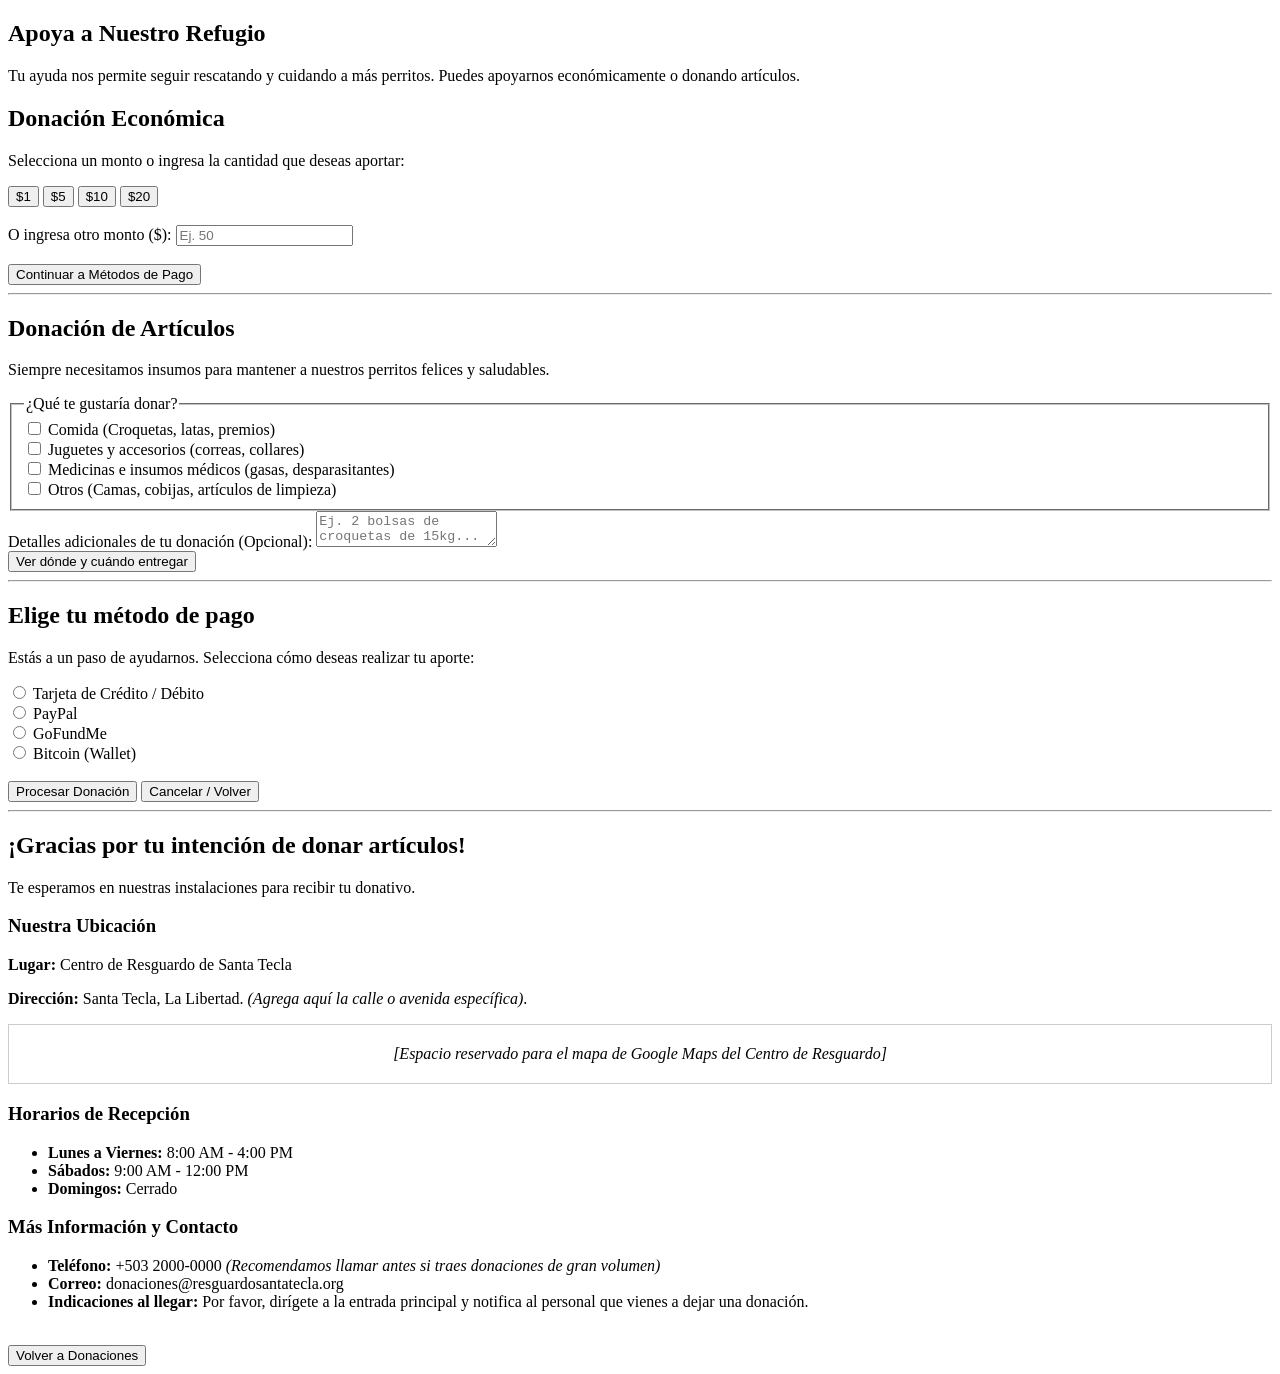
==== donaciones.html @ f4769d79 "Pagina donaciones y usuario uwu" ====
<!DOCTYPE html>
<html lang="es">
<head>
    <meta charset="UTF-8">
    <meta name="viewport" content="width=device-width, initial-scale=1.0">
    <title>Donaciones - Refugio de Perros</title>
</head>
<body>

    <!-- ==========================================
         VISTA 1: PÁGINA PRINCIPAL DE DONACIONES (Pública)
    =========================================== -->
    <section id="vista-donaciones">
        <h1>Apoya a Nuestro Refugio</h1>
        <p>Tu ayuda nos permite seguir rescatando y cuidando a más perritos. Puedes apoyarnos económicamente o donando artículos.</p>

        <!-- SECCIÓN DE DONACIONES MONETARIAS -->
        <article id="donacion-monetaria">
            <h2>Donación Económica</h2>
            <p>Selecciona un monto o ingresa la cantidad que deseas aportar:</p>
            
            <form id="form-donacion-dinero" action="#vista-metodos-pago">
                <div class="montos-predefinidos">
                    <button type="button" data-monto="1">$1</button>
                    <button type="button" data-monto="5">$5</button>
                    <button type="button" data-monto="10">$10</button>
                    <button type="button" data-monto="20">$20</button>
                </div>

                <br>

                <div>
                    <label for="monto-deseado">O ingresa otro monto ($):</label>
                    <input type="number" id="monto-deseado" name="monto-deseado" min="1" step="0.01" placeholder="Ej. 50">
                </div>
                
                <br>
                <button type="submit">Continuar a Métodos de Pago</button>
            </form>
        </article>

        <hr>

        <!-- SECCIÓN DE DONACIONES EN ESPECIE (ARTÍCULOS) -->
        <article id="donacion-articulos">
            <h2>Donación de Artículos</h2>
            <p>Siempre necesitamos insumos para mantener a nuestros perritos felices y saludables.</p>
            
            <form id="form-donacion-especie" action="#vista-ubicacion-entrega">
                <fieldset>
                    <legend>¿Qué te gustaría donar?</legend>
                    
                    <div>
                        <input type="checkbox" id="donar-comida" name="tipo-donacion" value="comida">
                        <label for="donar-comida">Comida (Croquetas, latas, premios)</label>
                    </div>
                    
                    <div>
                        <input type="checkbox" id="donar-juguetes" name="tipo-donacion" value="juguetes">
                        <label for="donar-juguetes">Juguetes y accesorios (correas, collares)</label>
                    </div>

                    <div>
                        <input type="checkbox" id="donar-medicina" name="tipo-donacion" value="medicina">
                        <label for="donar-medicina">Medicinas e insumos médicos (gasas, desparasitantes)</label>
                    </div>

                    <div>
                        <input type="checkbox" id="donar-otros" name="tipo-donacion" value="otros">
                        <label for="donar-otros">Otros (Camas, cobijas, artículos de limpieza)</label>
                    </div>
                </fieldset>

                <div>
                    <label for="desc-donacion">Detalles adicionales de tu donación (Opcional):</label>
                    <textarea id="desc-donacion" name="desc-donacion" rows="2" placeholder="Ej. 2 bolsas de croquetas de 15kg..."></textarea>
                </div>

                <button type="submit">Ver dónde y cuándo entregar</button>
            </form>
        </article>
    </section>

    <hr>

    <!-- ==========================================
         VISTA 2: MÉTODOS DE PAGO (Redirección dinero)
    =========================================== -->
    <section id="vista-metodos-pago">
        <h2>Elige tu método de pago</h2>
        <p>Estás a un paso de ayudarnos. Selecciona cómo deseas realizar tu aporte:</p>

        <form id="form-pago">
            <div>
                <input type="radio" id="pago-tarjeta" name="metodo-pago" value="tarjeta" required>
                <label for="pago-tarjeta">Tarjeta de Crédito / Débito</label>
            </div>
            
            <div>
                <input type="radio" id="pago-paypal" name="metodo-pago" value="paypal">
                <label for="pago-paypal">PayPal</label>
            </div>

            <div>
                <input type="radio" id="pago-gofundme" name="metodo-pago" value="gofundme">
                <label for="pago-gofundme">GoFundMe</label>
            </div>

            <div>
                <input type="radio" id="pago-bitcoin" name="metodo-pago" value="bitcoin">
                <label for="pago-bitcoin">Bitcoin (Wallet)</label>
            </div>

            <br>
            <button type="submit">Procesar Donación</button>
            <a href="#vista-donaciones"><button type="button">Cancelar / Volver</button></a>
        </form>
    </section>

    <hr>

    <!-- ==========================================
         VISTA 3: UBICACIÓN Y HORARIOS (Redirección artículos)
    =========================================== -->
    <section id="vista-ubicacion-entrega">
        <h2>¡Gracias por tu intención de donar artículos!</h2>
        <p>Te esperamos en nuestras instalaciones para recibir tu donativo.</p>

        <article id="info-refugio">
            <h3>Nuestra Ubicación</h3>
            <p><strong>Lugar:</strong> Centro de Resguardo de Santa Tecla</p>
            <p><strong>Dirección:</strong> Santa Tecla, La Libertad. <em>(Agrega aquí la calle o avenida específica)</em>.</p>
            
            <!-- Aquí iría un iframe de Google Maps -->
            <div id="mapa-placeholder" style="border: 1px solid #ccc; padding: 20px; text-align: center; margin: 15px 0;">
                <em>[Espacio reservado para el mapa de Google Maps del Centro de Resguardo]</em>
            </div>

            <h3>Horarios de Recepción</h3>
            <ul>
                <li><strong>Lunes a Viernes:</strong> 8:00 AM - 4:00 PM</li>
                <li><strong>Sábados:</strong> 9:00 AM - 12:00 PM</li>
                <li><strong>Domingos:</strong> Cerrado</li>
            </ul>

            <h3>Más Información y Contacto</h3>
            <ul>
                <li><strong>Teléfono:</strong> +503 2000-0000 <em>(Recomendamos llamar antes si traes donaciones de gran volumen)</em></li>
                <li><strong>Correo:</strong> donaciones@resguardosantatecla.org</li>
                <li><strong>Indicaciones al llegar:</strong> Por favor, dirígete a la entrada principal y notifica al personal que vienes a dejar una donación.</li>
            </ul>
        </article>

        <br>
        <a href="#vista-donaciones"><button type="button">Volver a Donaciones</button></a>
    </section>

</body>
</html>
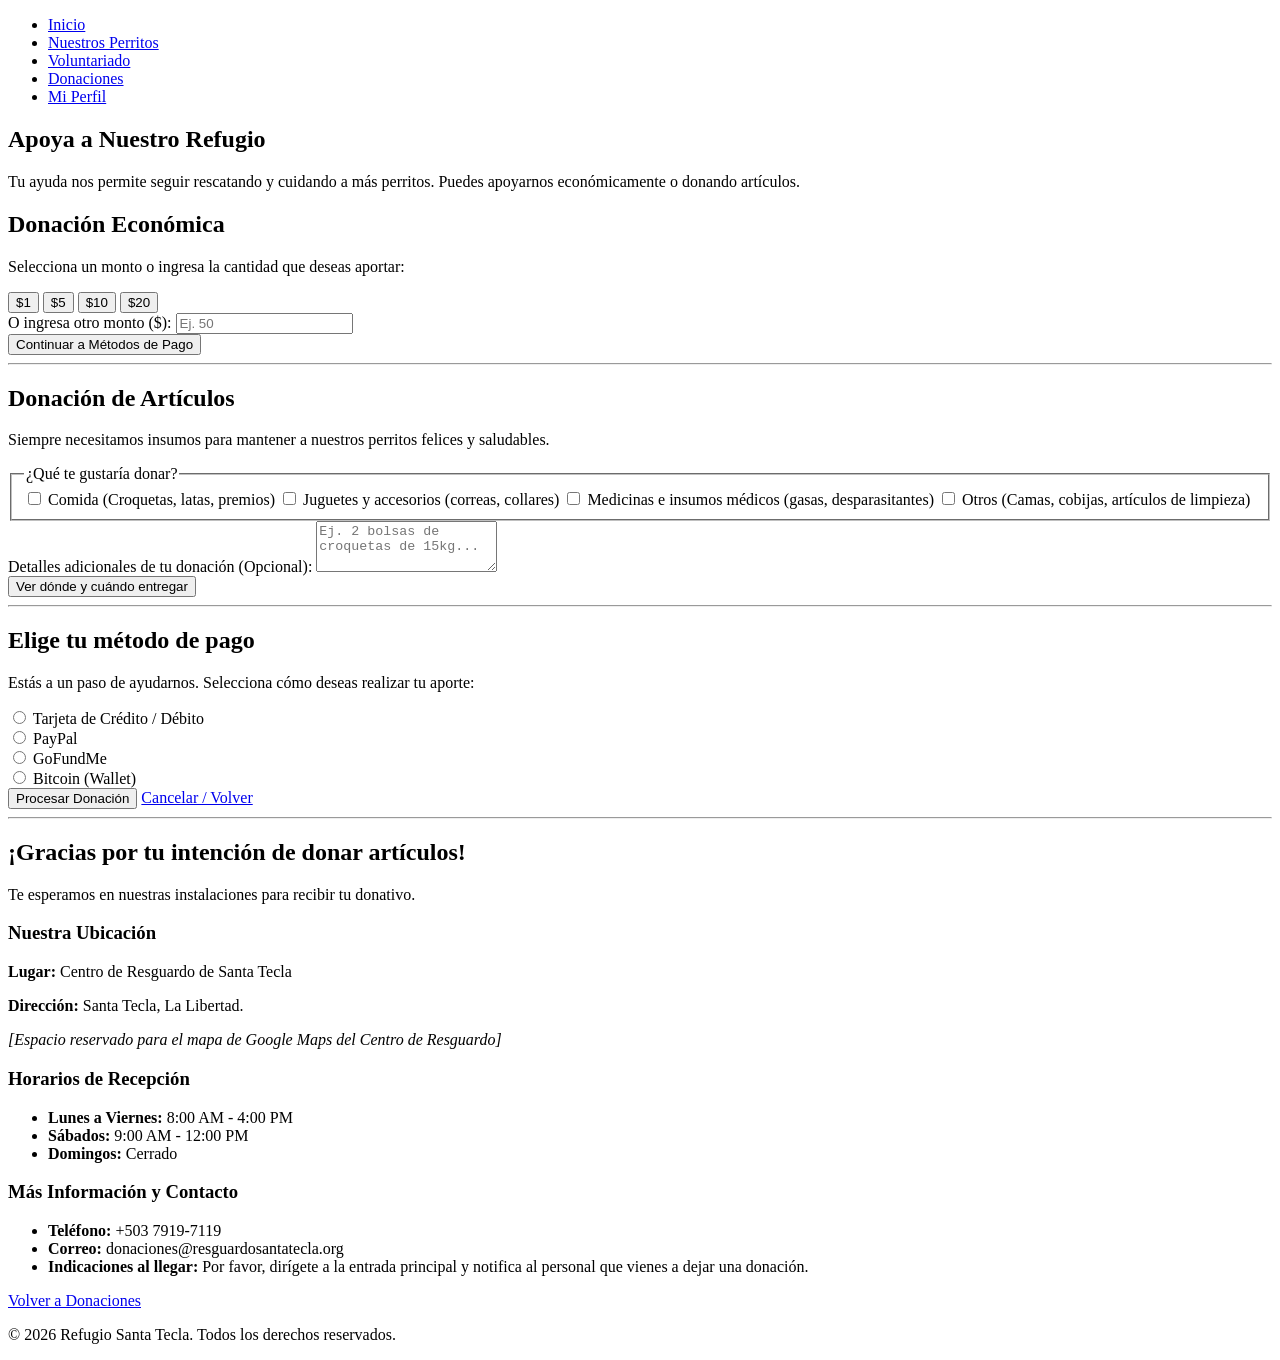
==== commit 72c604f7: "Actualizar proyecto" ====
--- a/donaciones.html
+++ b/donaciones.html
@@ -1,159 +1,173 @@
 <!DOCTYPE html>
 <html lang="es">
 <head>
-    <meta charset="UTF-8">
-    <meta name="viewport" content="width=device-width, initial-scale=1.0">
-    <title>Donaciones - Refugio de Perros</title>
+  <meta charset="UTF-8">
+  <meta name="viewport" content="width=device-width, initial-scale=1.0">
+  <title>Donaciones - Centro de Resguardo</title>
+
+  <!-- Tipografías de Google Fonts -->
+  <link rel="preconnect" href="https://fonts.googleapis.com">
+  <link rel="preconnect" href="https://fonts.gstatic.com" crossorigin>
+  <link href="https://fonts.googleapis.com/css2?family=Archivo+Black&family=Poppins:wght@400;500;600;700;800&display=swap" rel="stylesheet">
+
+  <!-- Hoja de estilos -->
+  <link rel="stylesheet" href="css/donaciones.css">
 </head>
 <body>
 
-    <!-- ==========================================
-         VISTA 1: PÁGINA PRINCIPAL DE DONACIONES (Pública)
-    =========================================== -->
-    <section id="vista-donaciones">
-        <h1>Apoya a Nuestro Refugio</h1>
-        <p>Tu ayuda nos permite seguir rescatando y cuidando a más perritos. Puedes apoyarnos económicamente o donando artículos.</p>
+  <!-- Barra de navegación estandarizada -->
+  <header class="site-header">
+    <nav class="barra-navegacion" aria-label="Navegación principal">
+      <ul class="menu-navegacion">
+        <li><a href="index.html">Inicio</a></li>
+        <li><a href="perritos.html">Nuestros Perritos</a></li>
+        <li><a href="voluntariado.html">Voluntariado</a></li>
+        <li><a href="donaciones.html">Donaciones</a></li>
+        <li><a href="usuario.html">Mi Perfil</a></li>
+      </ul>
+    </nav>
+  </header>
 
-        <!-- SECCIÓN DE DONACIONES MONETARIAS -->
-        <article id="donacion-monetaria">
-            <h2>Donación Económica</h2>
-            <p>Selecciona un monto o ingresa la cantidad que deseas aportar:</p>
+  <main class="contenedor-donaciones">
+    <section id="vista-donaciones" class="seccion-donaciones">
+      <h1 class="titulo-pagina">Apoya a Nuestro Refugio</h1>
+      <p class="subtitulo-pagina">Tu ayuda nos permite seguir rescatando y cuidando a más perritos. Puedes apoyarnos económicamente o donando artículos.</p>
+
+      <article id="donacion-monetaria" class="tarjeta-formulario">
+        <h2>Donación Económica</h2>
+        <p>Selecciona un monto o ingresa la cantidad que deseas aportar:</p>
+        
+        <form id="form-donacion-dinero" action="#vista-metodos-pago">
+          <div class="montos-predefinidos">
+            <button type="button" class="btn-monto" data-monto="1">$1</button>
+            <button type="button" class="btn-monto" data-monto="5">$5</button>
+            <button type="button" class="btn-monto" data-monto="10">$10</button>
+            <button type="button" class="btn-monto" data-monto="20">$20</button>
+          </div>
+
+          <div class="campo-grupo">
+            <label for="monto-deseado">O ingresa otro monto ($):</label>
+            <input type="number" id="monto-deseado" name="monto-deseado" min="1" step="0.01" placeholder="Ej. 50">
+          </div>
+          
+          <button type="submit" class="btn-accion">Continuar a Métodos de Pago</button>
+        </form>
+      </article>
+
+      <hr class="separador">
+
+      <article id="donacion-articulos" class="tarjeta-formulario">
+        <h2>Donación de Artículos</h2>
+        <p>Siempre necesitamos insumos para mantener a nuestros perritos felices y saludables.</p>
+        
+        <form id="form-donacion-especie" action="#vista-ubicacion-entrega">
+          <fieldset class="grupo-opciones">
+            <legend>¿Qué te gustaría donar?</legend>
             
-            <form id="form-donacion-dinero" action="#vista-metodos-pago">
-                <div class="montos-predefinidos">
-                    <button type="button" data-monto="1">$1</button>
-                    <button type="button" data-monto="5">$5</button>
-                    <button type="button" data-monto="10">$10</button>
-                    <button type="button" data-monto="20">$20</button>
-                </div>
+            <label class="opcion-check">
+              <input type="checkbox" id="donar-comida" name="tipo-donacion" value="comida">
+              <span>Comida (Croquetas, latas, premios)</span>
+            </label>
+            
+            <label class="opcion-check">
+              <input type="checkbox" id="donar-juguetes" name="tipo-donacion" value="juguetes">
+              <span>Juguetes y accesorios (correas, collares)</span>
+            </label>
 
-                <br>
+            <label class="opcion-check">
+              <input type="checkbox" id="donar-medicina" name="tipo-donacion" value="medicina">
+              <span>Medicinas e insumos médicos (gasas, desparasitantes)</span>
+            </label>
 
-                <div>
-                    <label for="monto-deseado">O ingresa otro monto ($):</label>
-                    <input type="number" id="monto-deseado" name="monto-deseado" min="1" step="0.01" placeholder="Ej. 50">
-                </div>
-                
-                <br>
-                <button type="submit">Continuar a Métodos de Pago</button>
-            </form>
-        </article>
+            <label class="opcion-check">
+              <input type="checkbox" id="donar-otros" name="tipo-donacion" value="otros">
+              <span>Otros (Camas, cobijas, artículos de limpieza)</span>
+            </label>
+          </fieldset>
 
-        <hr>
+          <div class="campo-grupo">
+            <label for="desc-donacion">Detalles adicionales de tu donación (Opcional):</label>
+            <textarea id="desc-donacion" name="desc-donacion" rows="3" placeholder="Ej. 2 bolsas de croquetas de 15kg..."></textarea>
+          </div>
 
-        <!-- SECCIÓN DE DONACIONES EN ESPECIE (ARTÍCULOS) -->
-        <article id="donacion-articulos">
-            <h2>Donación de Artículos</h2>
-            <p>Siempre necesitamos insumos para mantener a nuestros perritos felices y saludables.</p>
-            
-            <form id="form-donacion-especie" action="#vista-ubicacion-entrega">
-                <fieldset>
-                    <legend>¿Qué te gustaría donar?</legend>
-                    
-                    <div>
-                        <input type="checkbox" id="donar-comida" name="tipo-donacion" value="comida">
-                        <label for="donar-comida">Comida (Croquetas, latas, premios)</label>
-                    </div>
-                    
-                    <div>
-                        <input type="checkbox" id="donar-juguetes" name="tipo-donacion" value="juguetes">
-                        <label for="donar-juguetes">Juguetes y accesorios (correas, collares)</label>
-                    </div>
-
-                    <div>
-                        <input type="checkbox" id="donar-medicina" name="tipo-donacion" value="medicina">
-                        <label for="donar-medicina">Medicinas e insumos médicos (gasas, desparasitantes)</label>
-                    </div>
-
-                    <div>
-                        <input type="checkbox" id="donar-otros" name="tipo-donacion" value="otros">
-                        <label for="donar-otros">Otros (Camas, cobijas, artículos de limpieza)</label>
-                    </div>
-                </fieldset>
-
-                <div>
-                    <label for="desc-donacion">Detalles adicionales de tu donación (Opcional):</label>
-                    <textarea id="desc-donacion" name="desc-donacion" rows="2" placeholder="Ej. 2 bolsas de croquetas de 15kg..."></textarea>
-                </div>
-
-                <button type="submit">Ver dónde y cuándo entregar</button>
-            </form>
-        </article>
+          <button type="submit" class="btn-accion">Ver dónde y cuándo entregar</button>
+        </form>
+      </article>
     </section>
 
-    <hr>
+    <hr class="separador">
 
-    <!-- ==========================================
-         VISTA 2: MÉTODOS DE PAGO (Redirección dinero)
-    =========================================== -->
-    <section id="vista-metodos-pago">
-        <h2>Elige tu método de pago</h2>
-        <p>Estás a un paso de ayudarnos. Selecciona cómo deseas realizar tu aporte:</p>
+    <section id="vista-metodos-pago" class="seccion-donaciones">
+      <h2>Elige tu método de pago</h2>
+      <p>Estás a un paso de ayudarnos. Selecciona cómo deseas realizar tu aporte:</p>
 
-        <form id="form-pago">
-            <div>
-                <input type="radio" id="pago-tarjeta" name="metodo-pago" value="tarjeta" required>
-                <label for="pago-tarjeta">Tarjeta de Crédito / Débito</label>
-            </div>
-            
-            <div>
-                <input type="radio" id="pago-paypal" name="metodo-pago" value="paypal">
-                <label for="pago-paypal">PayPal</label>
-            </div>
+      <form id="form-pago" class="tarjeta-formulario">
+        <div class="opcion-radio">
+          <input type="radio" id="pago-tarjeta" name="metodo-pago" value="tarjeta" required>
+          <label for="pago-tarjeta">Tarjeta de Crédito / Débito</label>
+        </div>
+        
+        <div class="opcion-radio">
+          <input type="radio" id="pago-paypal" name="metodo-pago" value="paypal">
+          <label for="pago-paypal">PayPal</label>
+        </div>
 
-            <div>
-                <input type="radio" id="pago-gofundme" name="metodo-pago" value="gofundme">
-                <label for="pago-gofundme">GoFundMe</label>
-            </div>
+        <div class="opcion-radio">
+          <input type="radio" id="pago-gofundme" name="metodo-pago" value="gofundme">
+          <label for="pago-gofundme">GoFundMe</label>
+        </div>
 
-            <div>
-                <input type="radio" id="pago-bitcoin" name="metodo-pago" value="bitcoin">
-                <label for="pago-bitcoin">Bitcoin (Wallet)</label>
-            </div>
+        <div class="opcion-radio">
+          <input type="radio" id="pago-bitcoin" name="metodo-pago" value="bitcoin">
+          <label for="pago-bitcoin">Bitcoin (Wallet)</label>
+        </div>
 
-            <br>
-            <button type="submit">Procesar Donación</button>
-            <a href="#vista-donaciones"><button type="button">Cancelar / Volver</button></a>
-        </form>
+        <div class="fila-botones">
+          <button type="submit" class="btn-accion">Procesar Donación</button>
+          <a href="#vista-donaciones" class="btn-secundario">Cancelar / Volver</a>
+        </div>
+      </form>
     </section>
 
-    <hr>
+    <hr class="separador">
 
-    <!-- ==========================================
-         VISTA 3: UBICACIÓN Y HORARIOS (Redirección artículos)
-    =========================================== -->
-    <section id="vista-ubicacion-entrega">
-        <h2>¡Gracias por tu intención de donar artículos!</h2>
-        <p>Te esperamos en nuestras instalaciones para recibir tu donativo.</p>
+    <section id="vista-ubicacion-entrega" class="seccion-donaciones">
+      <h2>¡Gracias por tu intención de donar artículos!</h2>
+      <p>Te esperamos en nuestras instalaciones para recibir tu donativo.</p>
 
-        <article id="info-refugio">
-            <h3>Nuestra Ubicación</h3>
-            <p><strong>Lugar:</strong> Centro de Resguardo de Santa Tecla</p>
-            <p><strong>Dirección:</strong> Santa Tecla, La Libertad. <em>(Agrega aquí la calle o avenida específica)</em>.</p>
-            
-            <!-- Aquí iría un iframe de Google Maps -->
-            <div id="mapa-placeholder" style="border: 1px solid #ccc; padding: 20px; text-align: center; margin: 15px 0;">
-                <em>[Espacio reservado para el mapa de Google Maps del Centro de Resguardo]</em>
-            </div>
+      <article id="info-refugio" class="tarjeta-formulario">
+        <h3>Nuestra Ubicación</h3>
+        <p><strong>Lugar:</strong> Centro de Resguardo de Santa Tecla</p>
+        <p><strong>Dirección:</strong> Santa Tecla, La Libertad.</p>
+        
+        <div id="mapa-placeholder" class="caja-mapa">
+          <em>[Espacio reservado para el mapa de Google Maps del Centro de Resguardo]</em>
+        </div>
 
-            <h3>Horarios de Recepción</h3>
-            <ul>
-                <li><strong>Lunes a Viernes:</strong> 8:00 AM - 4:00 PM</li>
-                <li><strong>Sábados:</strong> 9:00 AM - 12:00 PM</li>
-                <li><strong>Domingos:</strong> Cerrado</li>
-            </ul>
+        <h3>Horarios de Recepción</h3>
+        <ul>
+          <li><strong>Lunes a Viernes:</strong> 8:00 AM - 4:00 PM</li>
+          <li><strong>Sábados:</strong> 9:00 AM - 12:00 PM</li>
+          <li><strong>Domingos:</strong> Cerrado</li>
+        </ul>
 
-            <h3>Más Información y Contacto</h3>
-            <ul>
-                <li><strong>Teléfono:</strong> +503 2000-0000 <em>(Recomendamos llamar antes si traes donaciones de gran volumen)</em></li>
-                <li><strong>Correo:</strong> donaciones@resguardosantatecla.org</li>
-                <li><strong>Indicaciones al llegar:</strong> Por favor, dirígete a la entrada principal y notifica al personal que vienes a dejar una donación.</li>
-            </ul>
-        </article>
+        <h3>Más Información y Contacto</h3>
+        <ul>
+          <li><strong>Teléfono:</strong> +503 7919-7119</li>
+          <li><strong>Correo:</strong> donaciones@resguardosantatecla.org</li>
+          <li><strong>Indicaciones al llegar:</strong> Por favor, dirígete a la entrada principal y notifica al personal que vienes a dejar una donación.</li>
+        </ul>
+      </article>
 
-        <br>
-        <a href="#vista-donaciones"><button type="button">Volver a Donaciones</button></a>
+      <div class="fila-botones">
+        <a href="#vista-donaciones" class="btn-secundario">Volver a Donaciones</a>
+      </div>
     </section>
+  </main>
+
+  <footer class="pie-pagina">
+    <p>&copy; 2026 Refugio Santa Tecla. Todos los derechos reservados.</p>
+  </footer>
 
 </body>
 </html>
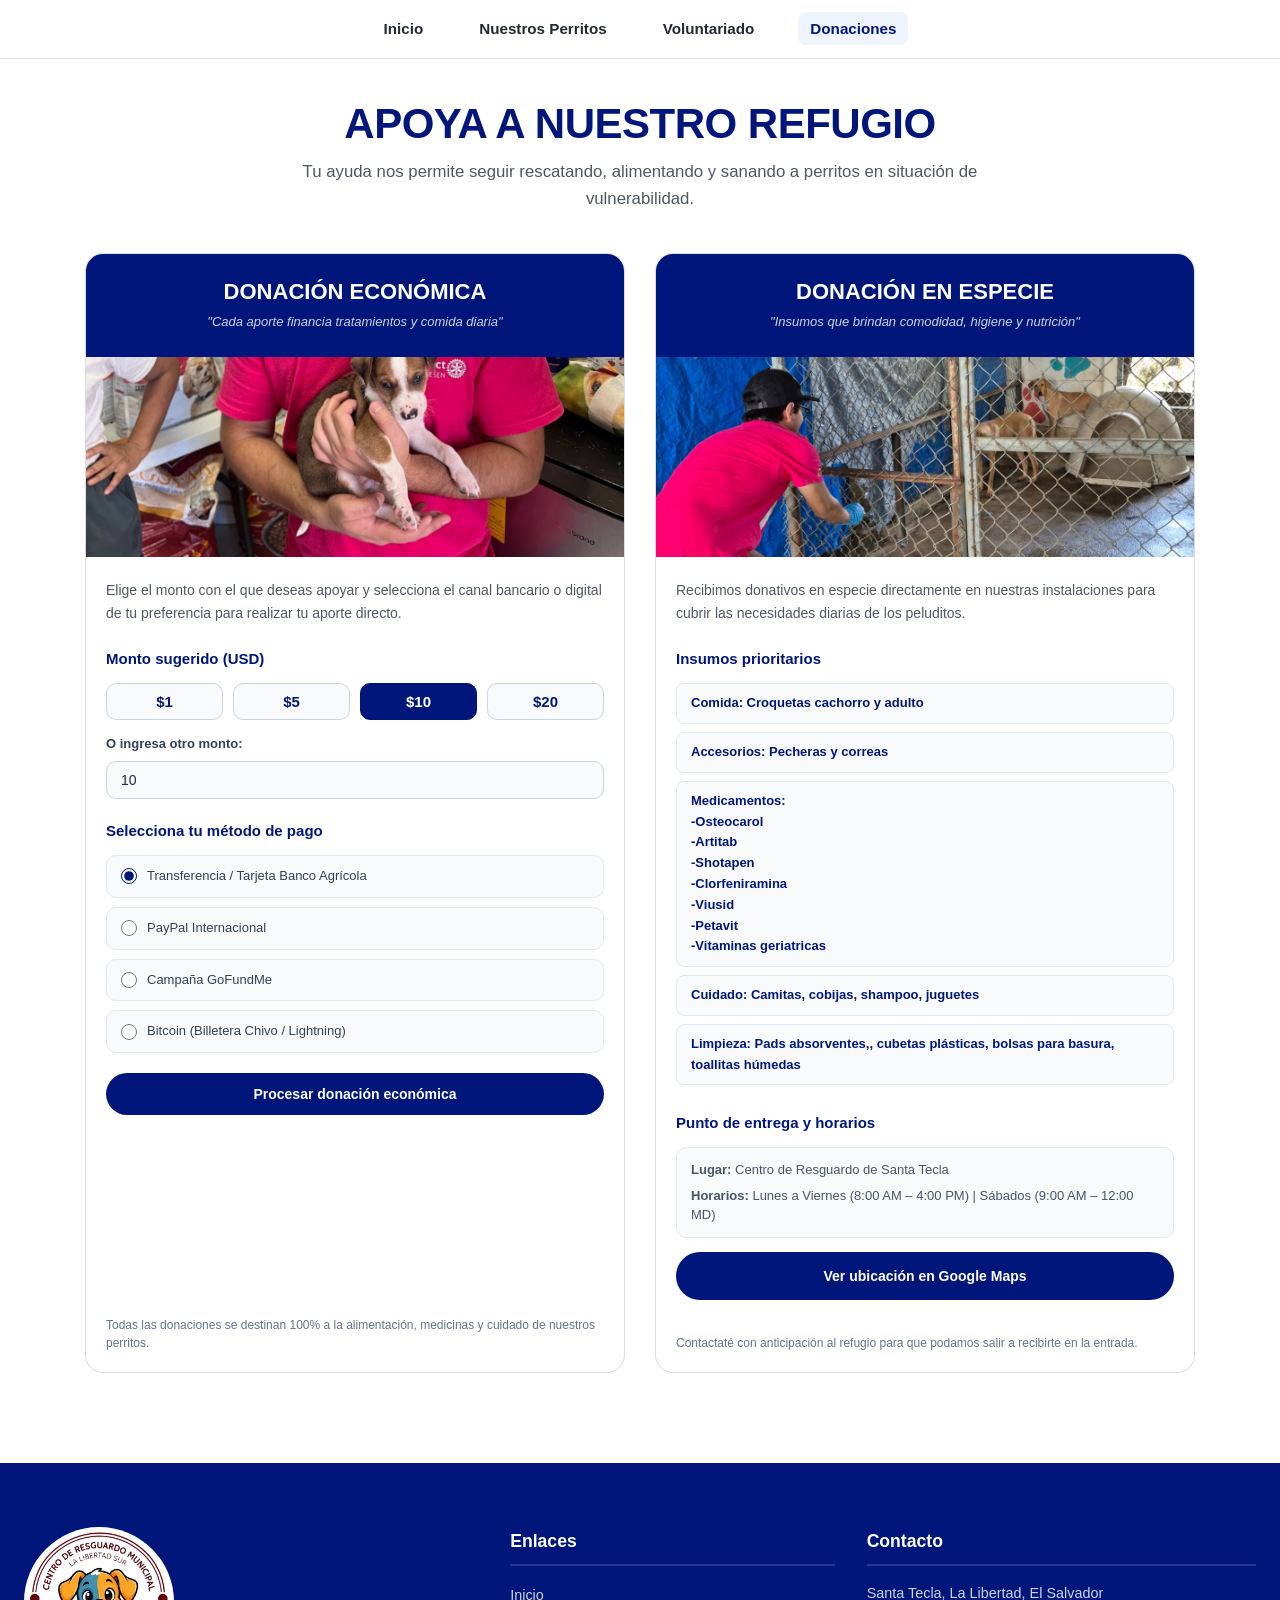
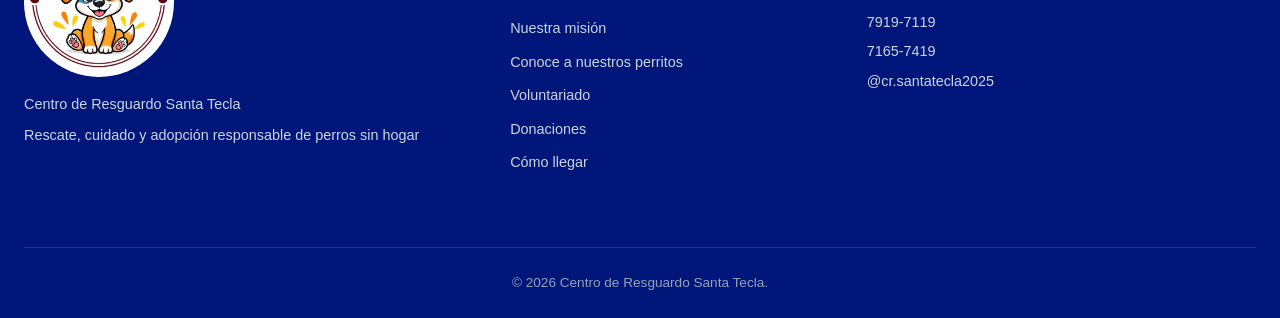
==== commit 1e22482c: "me deben toda su nota" ====
--- a/donaciones.html
+++ b/donaciones.html
@@ -3,15 +3,15 @@
 <head>
   <meta charset="UTF-8">
   <meta name="viewport" content="width=device-width, initial-scale=1.0">
-  <title>Donaciones - Centro de Resguardo</title>
+  <title>Donaciones - Refugio Santa Tecla</title>
 
   <!-- Tipografías de Google Fonts -->
   <link rel="preconnect" href="https://fonts.googleapis.com">
   <link rel="preconnect" href="https://fonts.gstatic.com" crossorigin>
   <link href="https://fonts.googleapis.com/css2?family=Archivo+Black&family=Poppins:wght@400;500;600;700;800&display=swap" rel="stylesheet">
 
-  <!-- Hoja de estilos -->
-  <link rel="stylesheet" href="css/donaciones.css">
+  <!-- Hoja de estilos externa e independiente -->
+  <link rel="stylesheet" href="style/styledonaciones.css">
 </head>
 <body>
 
@@ -22,152 +22,195 @@
         <li><a href="index.html">Inicio</a></li>
         <li><a href="perritos.html">Nuestros Perritos</a></li>
         <li><a href="voluntariado.html">Voluntariado</a></li>
-        <li><a href="donaciones.html">Donaciones</a></li>
-        <li><a href="usuario.html">Mi Perfil</a></li>
+        <li><a href="donaciones.html" class="activo">Donaciones</a></li>
       </ul>
     </nav>
   </header>
 
+  <!-- Encabezado con estética consistente -->
+  <section class="encabezado-perritos">
+    <h1>APOYA A NUESTRO REFUGIO</h1>
+    <p class="subtitulo-donaciones">Tu ayuda nos permite seguir rescatando, alimentando y sanando a perritos en situación de vulnerabilidad.</p>
+  </section>
+
   <main class="contenedor-donaciones">
-    <section id="vista-donaciones" class="seccion-donaciones">
-      <h1 class="titulo-pagina">Apoya a Nuestro Refugio</h1>
-      <p class="subtitulo-pagina">Tu ayuda nos permite seguir rescatando y cuidando a más perritos. Puedes apoyarnos económicamente o donando artículos.</p>
-
-      <article id="donacion-monetaria" class="tarjeta-formulario">
-        <h2>Donación Económica</h2>
-        <p>Selecciona un monto o ingresa la cantidad que deseas aportar:</p>
-        
-        <form id="form-donacion-dinero" action="#vista-metodos-pago">
-          <div class="montos-predefinidos">
-            <button type="button" class="btn-monto" data-monto="1">$1</button>
-            <button type="button" class="btn-monto" data-monto="5">$5</button>
-            <button type="button" class="btn-monto" data-monto="10">$10</button>
-            <button type="button" class="btn-monto" data-monto="20">$20</button>
+    <div class="cuadricula-donaciones">
+
+      <!-- Tarjeta 1: Donación Económica con Métodos de Pago Unificados -->
+      <article class="tarjeta-info">
+        <header class="tarjeta-info-header">
+          <h2>DONACIÓN ECONÓMICA</h2>
+          <p class="lema-actividad">"Cada aporte financia tratamientos y comida diaria"</p>
+        </header>
+
+        <div class="tarjeta-imagen-wrap">
+          <img src="img/donacion-dinero.png" alt="Apoyo a la atención veterinaria de perritos" class="tarjeta-donacion-img">
+        </div>
+
+        <div class="tarjeta-info-body">
+          <p class="texto-descripcion">
+            Elige el monto con el que deseas apoyar y selecciona el canal bancario o digital de tu preferencia para realizar tu aporte directo.
+          </p>
+
+          <form id="form-donacion-dinero" class="form-donacion-unificado">
+            <div class="bloque-seccion-interna">
+              <h3>Monto sugerido (USD)</h3>
+              <div class="montos-predefinidos">
+                <button type="button" class="btn-monto" data-monto="1">$1</button>
+                <button type="button" class="btn-monto" data-monto="5">$5</button>
+                <button type="button" class="btn-monto activo" data-monto="10">$10</button>
+                <button type="button" class="btn-monto" data-monto="20">$20</button>
+              </div>
+
+              <div class="campo-grupo">
+                <label for="monto-deseado">O ingresa otro monto:</label>
+                <input type="number" id="monto-deseado" name="monto-deseado" min="1" step="0.01" value="10" placeholder="Ej. 25.00">
+              </div>
+            </div>
+
+            <div class="bloque-seccion-interna">
+              <h3>Selecciona tu método de pago</h3>
+              <div class="lista-radios">
+                <label class="opcion-radio" for="pago-tarjeta">
+                  <input type="radio" id="pago-tarjeta" name="metodo-pago" value="tarjeta" checked required>
+                  <span>Transferencia / Tarjeta Banco Agrícola</span>
+                </label>
+                
+                <label class="opcion-radio" for="pago-paypal">
+                  <input type="radio" id="pago-paypal" name="metodo-pago" value="paypal">
+                  <span>PayPal Internacional</span>
+                </label>
+
+                <label class="opcion-radio" for="pago-gofundme">
+                  <input type="radio" id="pago-gofundme" name="metodo-pago" value="gofundme">
+                  <span>Campaña GoFundMe</span>
+                </label>
+
+                <label class="opcion-radio" for="pago-bitcoin">
+                  <input type="radio" id="pago-bitcoin" name="metodo-pago" value="bitcoin">
+                  <span>Bitcoin (Billetera Chivo / Lightning)</span>
+                </label>
+              </div>
+            </div>
+
+            <button type="submit" class="btn-accion">Procesar donación económica</button>
+          </form>
+
+          <p class="requisito-nota"> Todas las donaciones se destinan 100% a la alimentación, medicinas y cuidado de nuestros perritos.</p>
+        </div>
+      </article>
+
+      <!-- Tarjeta 2: Donación de Artículos con Recepción y Ubicación Unificadas -->
+      <article class="tarjeta-info">
+        <header class="tarjeta-info-header">
+          <h2>DONACIÓN EN ESPECIE</h2>
+          <p class="lema-actividad">"Insumos que brindan comodidad, higiene y nutrición"</p>
+        </header>
+
+        <div class="tarjeta-imagen-wrap">
+          <img src="img/donacion-articulos.png" alt="Insumos y alimentos para perritos" class="tarjeta-donacion-img">
+        </div>
+
+        <div class="tarjeta-info-body">
+          <p class="texto-descripcion">
+            Recibimos donativos en especie directamente en nuestras instalaciones para cubrir las necesidades diarias de los peluditos.
+          </p>
+
+          <div class="bloque-seccion-interna">
+            <h3>Insumos prioritarios</h3>
+            <ul class="tags-horarios">
+              <li>Comida: Croquetas cachorro y adulto</li>
+              <li>Accesorios: Pecheras y correas</li>
+              <li>Medicamentos:
+                <ul>-Osteocarol</ul>
+                <ul>-Artitab</ul>
+                <ul>-Shotapen</ul>
+                <ul>-Clorfeniramina</ul>
+                <ul>-Viusid</ul>
+                <ul>-Petavit</ul>
+                <ul>-Vitaminas geriatricas</ul>
+              </li>
+              <li>Cuidado: Camitas, cobijas, shampoo, juguetes</li>
+              <li>Limpieza: Pads absorventes,, cubetas plásticas, bolsas para basura, toallitas húmedas</li>
+            </ul>
           </div>
 
-          <div class="campo-grupo">
-            <label for="monto-deseado">O ingresa otro monto ($):</label>
-            <input type="number" id="monto-deseado" name="monto-deseado" min="1" step="0.01" placeholder="Ej. 50">
+          <div class="bloque-seccion-interna">
+            <h3>Punto de entrega y horarios</h3>
+            <div class="caja-entrega-resumen">
+              <p class="entrega-lugar"><strong>Lugar:</strong> Centro de Resguardo de Santa Tecla</p>
+              <p class="entrega-horario"><strong>Horarios:</strong> Lunes a Viernes (8:00 AM – 4:00 PM) | Sábados (9:00 AM – 12:00 MD)</p>
+            </div>
+            <a href="https://maps.app.goo.gl/vtKgPzYbwQFn2ME26?g_st=iw" target="_blank" rel="noopener" class="btn-accion">Ver ubicación en Google Maps</a>
           </div>
-          
-          <button type="submit" class="btn-accion">Continuar a Métodos de Pago</button>
-        </form>
+
+          <p class="requisito-nota">Contactaté con anticipación al refugio para que podamos salir a recibirte en la entrada.</p>
+        </div>
       </article>
 
-      <hr class="separador">
-
-      <article id="donacion-articulos" class="tarjeta-formulario">
-        <h2>Donación de Artículos</h2>
-        <p>Siempre necesitamos insumos para mantener a nuestros perritos felices y saludables.</p>
-        
-        <form id="form-donacion-especie" action="#vista-ubicacion-entrega">
-          <fieldset class="grupo-opciones">
-            <legend>¿Qué te gustaría donar?</legend>
-            
-            <label class="opcion-check">
-              <input type="checkbox" id="donar-comida" name="tipo-donacion" value="comida">
-              <span>Comida (Croquetas, latas, premios)</span>
-            </label>
-            
-            <label class="opcion-check">
-              <input type="checkbox" id="donar-juguetes" name="tipo-donacion" value="juguetes">
-              <span>Juguetes y accesorios (correas, collares)</span>
-            </label>
-
-            <label class="opcion-check">
-              <input type="checkbox" id="donar-medicina" name="tipo-donacion" value="medicina">
-              <span>Medicinas e insumos médicos (gasas, desparasitantes)</span>
-            </label>
-
-            <label class="opcion-check">
-              <input type="checkbox" id="donar-otros" name="tipo-donacion" value="otros">
-              <span>Otros (Camas, cobijas, artículos de limpieza)</span>
-            </label>
-          </fieldset>
-
-          <div class="campo-grupo">
-            <label for="desc-donacion">Detalles adicionales de tu donación (Opcional):</label>
-            <textarea id="desc-donacion" name="desc-donacion" rows="3" placeholder="Ej. 2 bolsas de croquetas de 15kg..."></textarea>
-          </div>
-
-          <button type="submit" class="btn-accion">Ver dónde y cuándo entregar</button>
-        </form>
-      </article>
-    </section>
-
-    <hr class="separador">
-
-    <section id="vista-metodos-pago" class="seccion-donaciones">
-      <h2>Elige tu método de pago</h2>
-      <p>Estás a un paso de ayudarnos. Selecciona cómo deseas realizar tu aporte:</p>
-
-      <form id="form-pago" class="tarjeta-formulario">
-        <div class="opcion-radio">
-          <input type="radio" id="pago-tarjeta" name="metodo-pago" value="tarjeta" required>
-          <label for="pago-tarjeta">Tarjeta de Crédito / Débito</label>
-        </div>
-        
-        <div class="opcion-radio">
-          <input type="radio" id="pago-paypal" name="metodo-pago" value="paypal">
-          <label for="pago-paypal">PayPal</label>
-        </div>
-
-        <div class="opcion-radio">
-          <input type="radio" id="pago-gofundme" name="metodo-pago" value="gofundme">
-          <label for="pago-gofundme">GoFundMe</label>
-        </div>
-
-        <div class="opcion-radio">
-          <input type="radio" id="pago-bitcoin" name="metodo-pago" value="bitcoin">
-          <label for="pago-bitcoin">Bitcoin (Wallet)</label>
-        </div>
-
-        <div class="fila-botones">
-          <button type="submit" class="btn-accion">Procesar Donación</button>
-          <a href="#vista-donaciones" class="btn-secundario">Cancelar / Volver</a>
-        </div>
-      </form>
-    </section>
-
-    <hr class="separador">
-
-    <section id="vista-ubicacion-entrega" class="seccion-donaciones">
-      <h2>¡Gracias por tu intención de donar artículos!</h2>
-      <p>Te esperamos en nuestras instalaciones para recibir tu donativo.</p>
-
-      <article id="info-refugio" class="tarjeta-formulario">
-        <h3>Nuestra Ubicación</h3>
-        <p><strong>Lugar:</strong> Centro de Resguardo de Santa Tecla</p>
-        <p><strong>Dirección:</strong> Santa Tecla, La Libertad.</p>
-        
-        <div id="mapa-placeholder" class="caja-mapa">
-          <em>[Espacio reservado para el mapa de Google Maps del Centro de Resguardo]</em>
-        </div>
-
-        <h3>Horarios de Recepción</h3>
-        <ul>
-          <li><strong>Lunes a Viernes:</strong> 8:00 AM - 4:00 PM</li>
-          <li><strong>Sábados:</strong> 9:00 AM - 12:00 PM</li>
-          <li><strong>Domingos:</strong> Cerrado</li>
-        </ul>
-
-        <h3>Más Información y Contacto</h3>
-        <ul>
-          <li><strong>Teléfono:</strong> +503 7919-7119</li>
-          <li><strong>Correo:</strong> donaciones@resguardosantatecla.org</li>
-          <li><strong>Indicaciones al llegar:</strong> Por favor, dirígete a la entrada principal y notifica al personal que vienes a dejar una donación.</li>
-        </ul>
-      </article>
-
-      <div class="fila-botones">
-        <a href="#vista-donaciones" class="btn-secundario">Volver a Donaciones</a>
-      </div>
-    </section>
+    </div>
   </main>
 
-  <footer class="pie-pagina">
-    <p>&copy; 2026 Refugio Santa Tecla. Todos los derechos reservados.</p>
+    <footer class="site-footer">
+    <div class="footer-col">
+      <img class="footer-logo" src="img/logo.png" alt="Logo del Centro de Resguardo" width="80" height="80">
+      <p class="footer-title">Centro de Resguardo Santa Tecla</p>
+      <p>Rescate, cuidado y adopción responsable de perros sin hogar</p>
+    </div>
+
+    <nav class="footer-col" aria-label="Enlaces del pie de página">
+      <h3>Enlaces</h3>
+      <ul>
+        <li><a href="index.html">Inicio</a></li>
+        <li><a href="index.html#mision">Nuestra misión</a></li>
+        <li><a href="perritos.html">Conoce a nuestros perritos</a></li>
+        <li><a href="voluntariado.html">Voluntariado</a></li>
+        <li><a href="donaciones.html">Donaciones</a></li>
+        <li><a href="index.html#como-llegar">Cómo llegar</a></li>
+      </ul>
+    </nav>
+
+    <div class="footer-col">
+      <h3>Contacto</h3>
+      <address>
+        <p>Santa Tecla, La Libertad, El Salvador</p>
+        <p><a href="tel:+50379197119">7919-7119</a></p>
+        <p><a href="tel:+50371657419">7165-7419</a></p>
+        <p><a href="https://www.instagram.com/cr.santatecla2025/" target="_blank" rel="noopener">@cr.santatecla2025</a></p>
+      </address>
+    </div>
+
+    <p class="footer-copy">&copy; 2026 Centro de Resguardo Santa Tecla. </p>
   </footer>
+
+
+  <script>
+    const ENLACES_PAGO = {
+      tarjeta:  "https://www.bancoagricola.com",
+      paypal:   "https://www.paypal.com",
+      gofundme: "https://www.gofundme.com",
+      bitcoin:  "https://chivowallet.com"
+    };
+
+    const botonesMonto = document.querySelectorAll(".btn-monto");
+    const inputMonto = document.getElementById("monto-deseado");
+
+    botonesMonto.forEach(btn => {
+      btn.addEventListener("click", () => {
+        botonesMonto.forEach(b => b.classList.remove("activo"));
+        btn.classList.add("activo");
+        inputMonto.value = btn.dataset.monto;
+      });
+    });
+
+    document.getElementById("form-donacion-dinero").addEventListener("submit", function (e) {
+      e.preventDefault();
+      const elegido = document.querySelector('input[name="metodo-pago"]:checked');
+      if (elegido && ENLACES_PAGO[elegido.value]) {
+        window.open(ENLACES_PAGO[elegido.value], "_blank");
+      }
+    });
+  </script>
 
 </body>
 </html>
--- a/style/styledonaciones.css
+++ b/style/styledonaciones.css
@@ -0,0 +1,456 @@
+/* ==========================================================
+   RESETEO DEL MODELO DE CAJA Y REGLAS GENERALES
+   ========================================================== */
+* {
+  box-sizing: border-box;
+  margin: 0;
+  padding: 0;
+}
+
+html {
+  scroll-behavior: smooth;
+}
+
+body {
+  background-color: #ffffff;
+  color: #242833;
+  font-family: 'Poppins', Arial, sans-serif;
+  line-height: 1.6;
+}
+
+/* ==========================================================
+   BARRA DE NAVEGACIÓN GLOBAL
+   ========================================================== */
+.site-header {
+  width: 100%;
+  background-color: #ffffff;
+  border-bottom: 1px solid #e2e8f0;
+  position: sticky;
+  top: 0;
+  z-index: 100;
+}
+
+.barra-navegacion {
+  max-width: 1200px;
+  margin: 0 auto;
+  padding: 1rem 1.5rem;
+}
+
+.menu-navegacion {
+  list-style: none;
+  display: flex;
+  justify-content: center;
+  align-items: center;
+  gap: 2rem;
+  flex-wrap: wrap;
+}
+
+.menu-navegacion li a {
+  text-decoration: none;
+  font-weight: 600;
+  font-size: 0.95rem;
+  color: #242833;
+  padding: 0.5rem 0.75rem;
+  border-radius: 8px;
+  transition: color 0.2s ease, background-color 0.2s ease;
+}
+
+.menu-navegacion li a:hover,
+.menu-navegacion li a.activo {
+  color: #00167a;
+  background-color: #f0f4ff;
+}
+
+/* ==========================================================
+   ENCABEZADO DE PÁGINA
+   ========================================================== */
+.encabezado-perritos {
+  width: 100%;
+  padding: 40px 20px 20px;
+  text-align: center;
+}
+
+.encabezado-perritos h1 {
+  font-family: 'Archivo Black', Arial, sans-serif;
+  color: #00167a;
+  font-size: 42px;
+  letter-spacing: -0.5px;
+  line-height: 1.2;
+}
+
+.subtitulo-donaciones {
+  font-size: 1.05rem;
+  color: #505664;
+  margin-top: 10px;
+  max-width: 720px;
+  margin-left: auto;
+  margin-right: auto;
+}
+
+/* ==========================================================
+   TARJETAS DE DONACIÓN (SIN SOMBRAS, ESTILO VOLUNTARIADO)
+   ========================================================== */
+.contenedor-donaciones {
+  max-width: 1150px;
+  margin: 0 auto;
+  padding: 20px 20px 70px;
+}
+
+.cuadricula-donaciones {
+  display: grid;
+  grid-template-columns: repeat(2, 1fr);
+  gap: 30px;
+  margin-bottom: 20px;
+}
+
+.tarjeta-info {
+  background-color: #ffffff;
+  border: 1px solid #d9dce5;
+  border-radius: 18px;
+  overflow: hidden;
+  display: flex;
+  flex-direction: column;
+  justify-content: flex-start;
+  box-shadow: none; /* Cero sombras */
+  transition: transform 0.2s ease, border-color 0.2s ease;
+}
+
+.tarjeta-info:hover {
+  transform: translateY(-3px);
+  border-color: #00167a;
+  box-shadow: none;
+}
+
+/* Cabecera azul institucional con tipografía blanca */
+.tarjeta-info-header {
+  background-color: #00167a;
+  color: #ffffff;
+  padding: 24px 20px;
+  text-align: center;
+  margin-bottom: 0;
+  border-bottom: none;
+}
+
+.tarjeta-info-header h2 {
+  font-family: 'Archivo Black', Arial, sans-serif;
+  color: #ffffff;
+  font-size: 22px;
+  line-height: 1.3;
+}
+
+.tarjeta-info-header .lema-actividad {
+  font-style: italic;
+  font-size: 13px;
+  color: #cbd5e1;
+  margin-top: 6px;
+}
+
+/* Imagen descriptiva entre título y contenido */
+.tarjeta-imagen-wrap {
+  width: 100%;
+  height: 200px;
+  overflow: hidden;
+}
+
+.tarjeta-donacion-img {
+  width: 100%;
+  height: 100%;
+  object-fit: cover;
+  display: block;
+}
+
+/* Cuerpo interno de la tarjeta */
+.tarjeta-info-body {
+  padding: 22px 20px 20px;
+  display: flex;
+  flex-direction: column;
+  flex-grow: 1;
+  justify-content: flex-start;
+}
+
+.texto-descripcion {
+  font-size: 14px;
+  color: #505664;
+  line-height: 1.6;
+  margin-bottom: 20px;
+  min-height: 48px;
+}
+
+.bloque-seccion-interna {
+  margin-bottom: 20px;
+}
+
+.bloque-seccion-interna h3 {
+  font-size: 15px;
+  font-weight: 700;
+  color: #00167a;
+  margin-bottom: 12px;
+}
+
+/* ==========================================================
+   ELEMENTOS DE MONTO Y SELECCIÓN DE PAGO
+   ========================================================== */
+.montos-predefinidos {
+  display: grid;
+  grid-template-columns: repeat(4, 1fr);
+  gap: 10px;
+  margin-bottom: 14px;
+}
+
+.btn-monto {
+  font-family: 'Poppins', Arial, sans-serif;
+  font-weight: 700;
+  font-size: 15px;
+  color: #00167a;
+  background-color: #f8fafc;
+  border: 1.5px solid #cbd5e1;
+  padding: 9px 0;
+  border-radius: 10px;
+  cursor: pointer;
+  box-shadow: none;
+  transition: all 0.2s ease;
+}
+
+.btn-monto:hover,
+.btn-monto.activo {
+  background-color: #00167a;
+  color: #ffffff;
+  border-color: #00167a;
+}
+
+.campo-grupo {
+  display: flex;
+  flex-direction: column;
+}
+
+.campo-grupo label {
+  font-size: 13px;
+  font-weight: 600;
+  color: #334155;
+  margin-bottom: 6px;
+}
+
+.campo-grupo input {
+  font-family: 'Poppins', Arial, sans-serif;
+  font-size: 14px;
+  padding: 10px 14px;
+  border: 1.5px solid #cbd5e1;
+  border-radius: 10px;
+  background-color: #f8fafc;
+  color: #1e293b;
+  box-shadow: none;
+  transition: border-color 0.2s ease;
+}
+
+.campo-grupo input:focus {
+  outline: none;
+  background-color: #ffffff;
+  border-color: #00167a;
+}
+
+.lista-radios {
+  display: flex;
+  flex-direction: column;
+  gap: 9px;
+  margin-bottom: 18px;
+}
+
+.opcion-radio {
+  display: flex;
+  align-items: center;
+  gap: 10px;
+  background-color: #f8fafc;
+  border: 1px solid #e2e8f0;
+  padding: 10px 14px;
+  border-radius: 10px;
+  cursor: pointer;
+  font-size: 13px;
+  font-weight: 500;
+  color: #334155;
+  box-shadow: none;
+  transition: background-color 0.2s ease, border-color 0.2s ease;
+}
+
+.opcion-radio:hover {
+  background-color: #f0f4ff;
+  border-color: #cbd5e1;
+}
+
+.opcion-radio input {
+  accent-color: #00167a;
+  width: 16px;
+  height: 16px;
+}
+
+/* ==========================================================
+   LISTADO INFORMATIVO ESTILO HORARIOS (DONACIÓN ARTÍCULOS)
+   ========================================================== */
+.tags-horarios {
+  list-style: none;
+  display: flex;
+  flex-direction: column;
+  gap: 8px;
+  margin-bottom: 6px;
+}
+
+.tags-horarios li {
+  background-color: #f8fafc;
+  border: 1px solid #e2e8f0;
+  padding: 9px 14px;
+  border-radius: 8px;
+  font-size: 13px;
+  font-weight: 600;
+  color: #00167a;
+}
+
+.caja-entrega-resumen {
+  background-color: #f8fafc;
+  border: 1px solid #e2e8f0;
+  border-radius: 10px;
+  padding: 12px 14px;
+  margin-bottom: 14px;
+  font-size: 13px;
+  color: #475569;
+  line-height: 1.5;
+}
+
+.caja-entrega-resumen p + p {
+  margin-top: 6px;
+}
+
+/* ==========================================================
+   BOTÓN PÍLDORA Y PIE DE TARJETA (SIN SOMBRAS)
+   ========================================================== */
+.btn-accion {
+  display: block;
+  width: 100%;
+  font-family: 'Poppins', Arial, sans-serif;
+  font-weight: 700;
+  font-size: 14px;
+  color: #ffffff;
+  background-color: #00167a;
+  text-decoration: none;
+  border: none;
+  padding: 13px 24px;
+  border-radius: 9999px;
+  cursor: pointer;
+  text-align: center;
+  box-shadow: none;
+  transition: background-color 0.2s ease, transform 0.2s ease;
+}
+
+.btn-accion:hover {
+  background-color: #102b9a;
+  transform: translateY(-2px);
+  box-shadow: none;
+}
+
+.requisito-nota {
+  margin-top: auto;
+  font-size: 12px;
+  color: #64748b;
+  line-height: 1.5;
+  padding-top: 14px;
+}
+
+/* ==========================================================
+   PIE DE PÁGINA (CSS Grid - 3 Columnas)
+   ========================================================== */
+.site-footer {
+  background-color: #00167a;
+  color: #f8fafc;
+  padding: 4rem 1.5rem 1.5rem;
+  display: grid;
+  grid-template-columns: 1.4fr 1fr 1.2fr;
+  max-width: 100%;
+  gap: 3rem 2rem;
+}
+
+.footer-col {
+  display: flex;
+  flex-direction: column;
+}
+
+.footer-logo {
+  width: 150px;
+  height: 150px;           /* Mismo alto y ancho */
+  border-radius: 50%;     /* Corta las 4 esquinas blancas y lo deja redondo */
+  object-fit: cover;
+  margin-bottom: 1rem;
+  background-color: #ffffff; /* Mantiene blanco solo el interior del círculo */
+}
+
+.footer-title {
+  font-family: 'Archivo Black', Arial, sans-serif;
+  font-size: 1.2rem;
+  color: #ffffff;
+  margin-bottom: 0.5rem;
+}
+
+.footer-col p {
+  color: #cbd5e1;
+  font-size: 0.9rem;
+  line-height: 1.6;
+}
+
+.footer-col h3 {
+  font-family: 'Poppins', Arial, sans-serif;
+  font-size: 1.1rem;
+  font-weight: 700;
+  color: #ffffff;
+  margin-bottom: 1rem;
+  border-bottom: 2px solid rgba(255, 255, 255, 0.15);
+  padding-bottom: 0.5rem;
+  display: inline-block;
+}
+
+.footer-col ul {
+  list-style: none;
+  display: flex;
+  flex-direction: column;
+  gap: 0.5rem;
+}
+
+.footer-col a {
+  color: #cbd5e1;
+  text-decoration: none;
+  font-size: 0.9rem;
+  transition: color 0.2s ease, padding-left 0.2s ease;
+}
+
+.footer-col a:hover {
+  color: #ffffff;
+  padding-left: 4px;
+}
+
+.footer-col address {
+  font-style: normal;
+  display: flex;
+  flex-direction: column;
+  gap: 0.4rem;
+}
+
+.footer-copy {
+  grid-column: 1 / -1;
+  text-align: center;
+  border-top: 1px solid rgba(255, 255, 255, 0.12);
+  padding-top: 1.5rem;
+  margin-top: 1.5rem;
+  font-size: 0.85rem;
+  color: #94a3b8;
+}
+
+@media (max-width: 600px) {
+  .menu-navegacion {
+    flex-direction: column;
+    gap: 0.6rem;
+  }
+
+  .encabezado-perritos h1 {
+    font-size: 32px;
+  }
+
+  .montos-predefinidos {
+    grid-template-columns: repeat(2, 1fr);
+  }
+}
